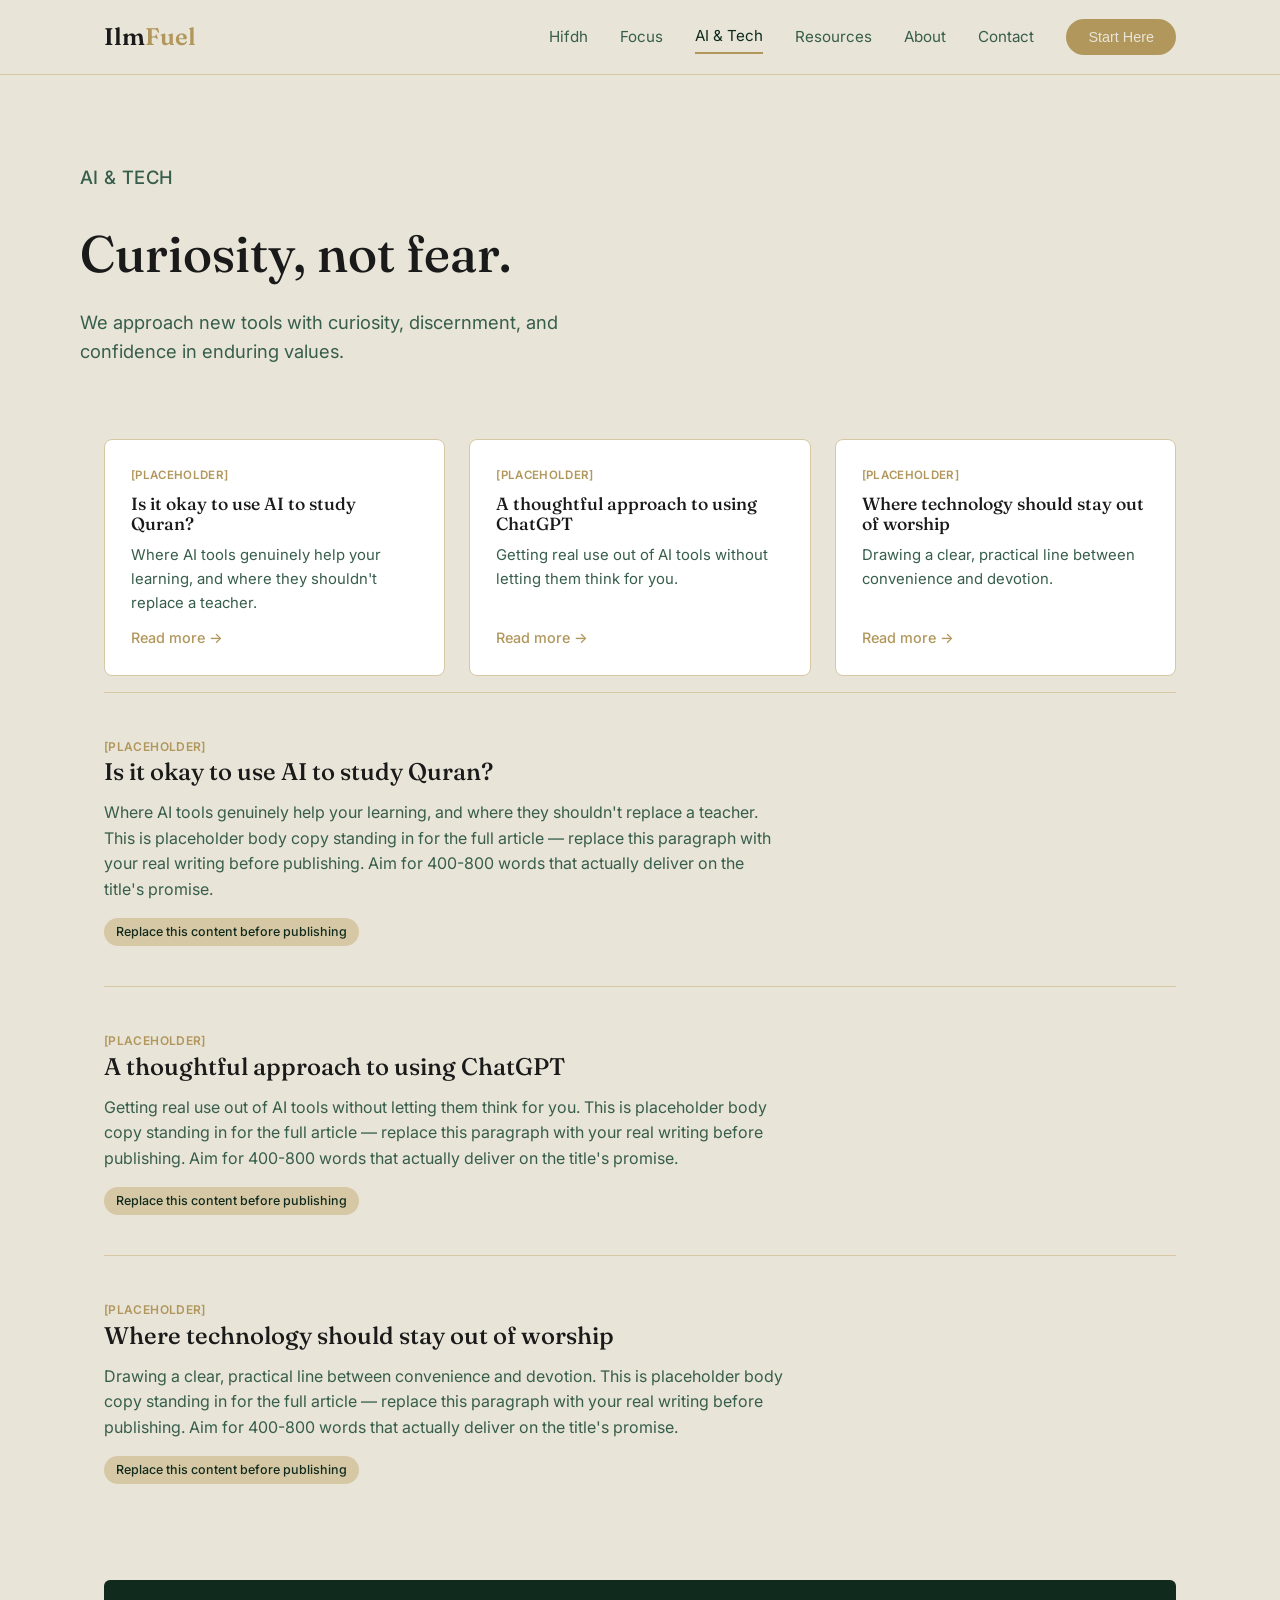
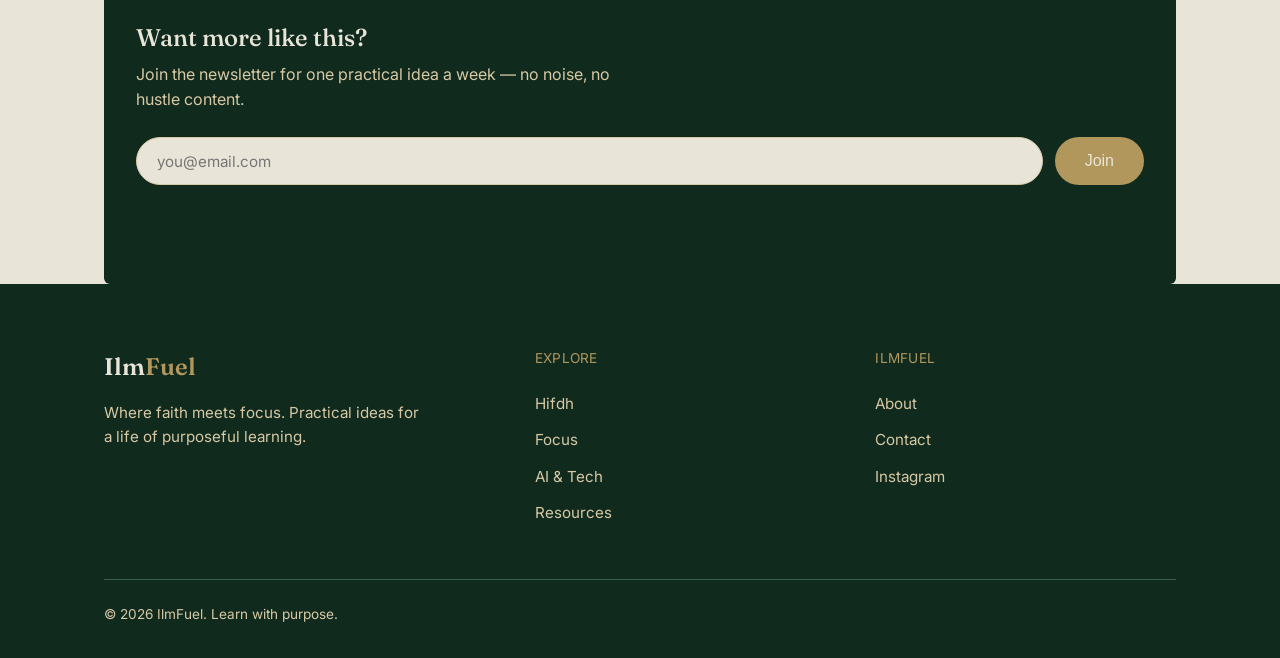
==== ai-tech.html @ 1ef9d291 "Add files via upload" ====
<!DOCTYPE html>
<html lang="en">
<head>
<meta charset="UTF-8">
<meta name="viewport" content="width=device-width, initial-scale=1.0">
<title>AI & Tech — IlmFuel</title>
<meta name="description" content="Approaching new tools with curiosity, discernment, and confidence in enduring values.">
<link rel="icon" type="image/svg+xml" href="favicon.svg">
<link rel="preconnect" href="https://fonts.googleapis.com">
<link rel="preconnect" href="https://fonts.gstatic.com" crossorigin>
<link href="https://fonts.googleapis.com/css2?family=Fraunces:opsz,wght@9..144,400;9..144,500;9..144,600&family=Inter:wght@400;500;600&display=swap" rel="stylesheet">
<link rel="stylesheet" href="style.css">
</head>
<body>

<header>
  <nav class="wrap">
    <a href="index.html" class="logo">Ilm<span>Fuel</span></a>
    <div class="nav-links">
      <a href="hifdh.html">Hifdh</a>
      <a href="focus.html">Focus</a>
      <a href="ai-tech.html" aria-current="page">AI &amp; Tech</a>
      <a href="resources.html">Resources</a>
      <a href="about.html">About</a>
      <a href="contact.html">Contact</a>
      <button class="nav-cta" onclick="location.href='resources.html'">Start Here</button>
    </div>
    <button class="menu-btn" aria-label="Open menu" onclick="openMenu()">
      <span></span><span></span><span></span>
    </button>
  </nav>
</header>

<div class="mobile-menu" id="mobileMenu">
  <div class="mobile-menu-top">
    <span class="logo">Ilm<span>Fuel</span></span>
    <button class="close-btn" aria-label="Close menu" onclick="closeMenu()">&times;</button>
  </div>
      <a href="hifdh.html" onclick="closeMenu()">Hifdh</a>
      <a href="focus.html" onclick="closeMenu()">Focus</a>
      <a href="ai-tech.html" aria-current="page" onclick="closeMenu()">AI &amp; Tech</a>
      <a href="resources.html" onclick="closeMenu()">Resources</a>
      <a href="about.html" onclick="closeMenu()">About</a>
      <a href="contact.html" onclick="closeMenu()">Contact</a>
  <button class="nav-cta" onclick="location.href='resources.html'">Start Here</button>
</div>

<main>

  <section class="hero wrap" style="padding-bottom:40px;">
    <p class="eyebrow reveal">AI & TECH</p>
    <h1 class="reveal" style="font-size:clamp(2.2rem,5vw,3.2rem);">Curiosity, not fear.</h1>
    <p class="reveal">We approach new tools with curiosity, discernment, and confidence in enduring values.</p>
  </section>

  <section class="wrap" style="padding-top:0;">
    <div class="article-grid reveal">
      <a href="#article-1" class="article-card">
        <span class="tag">[PLACEHOLDER]</span>
        <h3>Is it okay to use AI to study Quran?</h3>
        <p>Where AI tools genuinely help your learning, and where they shouldn't replace a teacher.</p>
        <span class="read-more">Read more →</span>
      </a>
      <a href="#article-2" class="article-card">
        <span class="tag">[PLACEHOLDER]</span>
        <h3>A thoughtful approach to using ChatGPT</h3>
        <p>Getting real use out of AI tools without letting them think for you.</p>
        <span class="read-more">Read more →</span>
      </a>
      <a href="#article-3" class="article-card">
        <span class="tag">[PLACEHOLDER]</span>
        <h3>Where technology should stay out of worship</h3>
        <p>Drawing a clear, practical line between convenience and devotion.</p>
        <span class="read-more">Read more →</span>
      </a>
    </div>
  </section>

  <section class="wrap" style="padding-top:0;">
    <div class="article-full reveal" id="article-1">
      <span class="tag">[PLACEHOLDER]</span>
      <h3>Is it okay to use AI to study Quran?</h3>
      <p>Where AI tools genuinely help your learning, and where they shouldn't replace a teacher. This is placeholder body copy standing in for the full article — replace this paragraph with your real writing before publishing. Aim for 400-800 words that actually deliver on the title's promise.</p>
      <span class="placeholder-flag">Replace this content before publishing</span>
    </div>
    <div class="article-full reveal" id="article-2">
      <span class="tag">[PLACEHOLDER]</span>
      <h3>A thoughtful approach to using ChatGPT</h3>
      <p>Getting real use out of AI tools without letting them think for you. This is placeholder body copy standing in for the full article — replace this paragraph with your real writing before publishing. Aim for 400-800 words that actually deliver on the title's promise.</p>
      <span class="placeholder-flag">Replace this content before publishing</span>
    </div>
    <div class="article-full reveal" id="article-3">
      <span class="tag">[PLACEHOLDER]</span>
      <h3>Where technology should stay out of worship</h3>
      <p>Drawing a clear, practical line between convenience and devotion. This is placeholder body copy standing in for the full article — replace this paragraph with your real writing before publishing. Aim for 400-800 words that actually deliver on the title's promise.</p>
      <span class="placeholder-flag">Replace this content before publishing</span>
    </div>
  </section>

  <section class="wrap">
    <div class="newsletter reveal">
      <h3>Want more like this?</h3>
      <p>Join the newsletter for one practical idea a week — no noise, no hustle content.</p>
      <form class="form-row" onsubmit="handleNewsletter(event)">
        <input type="email" placeholder="you@email.com" required aria-label="Email address">
        <button type="submit" class="btn-primary">Join</button>
      </form>
      <p class="form-msg"></p>
    </div>
  </section>

</main>

<footer>
  <div class="wrap">
    <div class="footer-grid">
      <div>
        <a href="index.html" class="logo">Ilm<span>Fuel</span></a>
        <p class="tagline">Where faith meets focus. Practical ideas for a life of purposeful learning.</p>
      </div>
      <div class="footer-col">
        <p class="footer-col-label">EXPLORE</p>
        <a href="hifdh.html">Hifdh</a>
        <a href="focus.html">Focus</a>
        <a href="ai-tech.html">AI &amp; Tech</a>
        <a href="resources.html">Resources</a>
      </div>
      <div class="footer-col">
        <p class="footer-col-label">ILMFUEL</p>
        <a href="about.html">About</a>
        <a href="contact.html">Contact</a>
        <a href="https://instagram.com/ilmfuel" target="_blank" rel="noopener">Instagram</a>
      </div>
    </div>
    <div class="footer-bottom">
      <span>© 2026 IlmFuel. Learn with purpose.</span>
    </div>
  </div>
</footer>

<script src="script.js"></script>
</body>
</html>
---- style.css ----
:root{
  --cream:#E8E5D8;
  --forest:#102B1E;
  --mid-green:#375D4B;
  --tan:#D7C8A5;
  --gold:#B1975C;
  --gold-dark:#9c8149;
  --ink:#1A1A1A;
}
*{box-sizing:border-box; margin:0; padding:0;}
html{scroll-behavior:smooth;}
@media (prefers-reduced-motion: reduce){
  html{scroll-behavior:auto;}
  *{animation-duration:0.01ms !important; transition-duration:0.01ms !important;}
}
body{
  background:var(--cream);
  color:var(--ink);
  font-family:'Inter', -apple-system, sans-serif;
  line-height:1.6;
  -webkit-font-smoothing:antialiased;
}
h1,h2,h3,.serif{
  font-family:'Fraunces', serif;
  font-weight:500;
  line-height:1.15;
  color:var(--ink);
}
a{color:inherit; text-decoration:none;}
img{max-width:100%; display:block;}
.wrap{max-width:1120px; margin:0 auto; padding:0 24px;}

a:focus-visible, button:focus-visible, input:focus-visible, textarea:focus-visible{
  outline:2px solid var(--gold);
  outline-offset:3px;
}

/* ---------- Reveal-on-scroll ---------- */
.reveal{opacity:0; transform:translateY(14px); transition:opacity 0.6s ease, transform 0.6s ease;}
.reveal.in{opacity:1; transform:translateY(0);}

/* ---------- Nav ---------- */
header{
  position:sticky; top:0; z-index:100;
  background:rgba(232,229,216,0.94);
  backdrop-filter:blur(8px);
  border-bottom:1px solid var(--tan);
}
nav.wrap{ display:flex; align-items:center; justify-content:space-between; padding:18px 24px; }
.logo{font-family:'Fraunces', serif; font-size:1.5rem; font-weight:600;}
.logo span{color:var(--gold);}
.nav-links{ display:none; gap:32px; align-items:center; }
.nav-links a{ font-size:0.95rem; color:var(--mid-green); transition:color 0.15s; padding:4px 0; }
.nav-links a:hover, .nav-links a[aria-current="page"]{color:var(--forest); border-bottom:2px solid var(--gold);}
.nav-cta{
  background:var(--gold); color:var(--cream); padding:10px 22px; border-radius:100px;
  font-size:0.9rem; font-weight:500; border:none; cursor:pointer; transition:background 0.15s;
}
.nav-cta:hover{background:var(--gold-dark);}
.menu-btn{
  background:none; border:1px solid var(--forest); border-radius:50%;
  width:44px; height:44px; display:flex; flex-direction:column; align-items:center; justify-content:center;
  gap:4px; cursor:pointer;
}
.menu-btn span{display:block; width:18px; height:2px; background:var(--forest);}

.mobile-menu{
  position:fixed; inset:0; background:var(--cream); z-index:200;
  display:flex; flex-direction:column; transform:translateX(100%);
  transition:transform 0.3s ease; padding:24px;
}
.mobile-menu.open{transform:translateX(0);}
.mobile-menu-top{display:flex; justify-content:space-between; align-items:center; margin-bottom:48px;}
.mobile-menu a{
  display:flex; align-items:center;
  font-family:'Fraunces', serif; font-size:1.6rem; padding:14px 4px; min-height:44px;
  border-bottom:1px solid var(--tan); color:var(--forest);
}
.mobile-menu .nav-cta{margin-top:24px; text-align:center; justify-content:center; width:100%; padding:16px;}
.close-btn{background:none; border:none; font-size:1.8rem; cursor:pointer; color:var(--forest); width:44px; height:44px;}

@media (min-width:860px){
  .nav-links{display:flex;}
  .menu-btn{display:none;}
}

/* ---------- Hero ---------- */
.hero{padding:88px 0 80px;}
.eyebrow{color:var(--gold); font-size:0.85rem; font-weight:500; letter-spacing:0.02em; margin-bottom:16px;}
.hero h1{font-size:clamp(2.4rem, 6vw, 3.6rem); margin-bottom:24px; max-width:760px;}
.hero p{font-size:1.15rem; color:var(--mid-green); max-width:520px; margin-bottom:32px;}
.btn-row{display:flex; align-items:center; gap:24px; flex-wrap:wrap;}
.btn-primary{
  background:var(--gold); color:var(--cream); padding:15px 30px; border-radius:100px;
  font-weight:500; font-size:1rem; border:none; cursor:pointer; display:inline-block;
  transition:background 0.15s, transform 0.15s;
}
.btn-primary:hover{background:var(--gold-dark); transform:translateY(-1px);}
.btn-text{color:var(--forest); font-weight:500; border-bottom:1px solid var(--tan); padding-bottom:2px;}
.btn-text:hover{border-color:var(--gold);}

/* ---------- Section shared ---------- */
section{padding:64px 0;}
.section-head{margin-bottom:44px;}
.section-head h1, .section-head h2{font-size:clamp(1.9rem, 4vw, 2.6rem); max-width:640px;}
.section-head p{color:var(--mid-green); max-width:560px; margin-top:16px; font-size:1.05rem;}

/* purpose cards */
.card-grid{display:grid; gap:28px; grid-template-columns:1fr;}
@media(min-width:700px){ .card-grid{grid-template-columns:1fr 1fr;} }
.card{border-top:1px solid var(--tan); padding-top:24px;}
.card h3{font-size:1.3rem; margin-bottom:12px;}
.card p{color:var(--mid-green);}

/* Hifdh step process */
.steps-band{background:var(--tan);}
.step-grid{display:grid; gap:20px; grid-template-columns:1fr; margin-bottom:40px;}
@media(min-width:700px){ .step-grid{grid-template-columns:repeat(3,1fr);} }
.step{background:var(--cream); border-radius:4px; padding:28px 24px;}
.step-num{color:var(--gold); font-family:'Fraunces',serif; font-size:1.1rem; margin-bottom:20px;}
.step h3{font-size:1.2rem; margin-bottom:10px;}
.step p{color:var(--mid-green); font-size:0.97rem;}

/* Pillars overview grid (on homepage) */
.pillars{display:grid; gap:1px; background:var(--tan); border:1px solid var(--tan); grid-template-columns:1fr;}
@media(min-width:700px){ .pillars{grid-template-columns:repeat(2,1fr);} }
.pillar{background:var(--cream); padding:36px 28px;}
.pillar h3{font-size:1.3rem; margin-bottom:10px;}
.pillar p{color:var(--mid-green); margin-bottom:18px; font-size:0.97rem;}
.pillar a{color:var(--gold); font-weight:500; font-size:0.95rem;}

/* Article/resource cards on pillar pages */
.article-grid{display:grid; gap:24px; grid-template-columns:1fr; margin-bottom:16px;}
@media(min-width:640px){ .article-grid{grid-template-columns:1fr 1fr;} }
@media(min-width:960px){ .article-grid{grid-template-columns:repeat(3,1fr);} }
.article-card{
  background:#fff; border:1px solid var(--tan); border-radius:8px; padding:26px;
  display:flex; flex-direction:column; gap:10px; transition:transform 0.15s, border-color 0.15s;
}
.article-card:hover{transform:translateY(-2px); border-color:var(--gold);}
.article-card .tag{font-size:0.72rem; letter-spacing:0.03em; color:var(--gold); font-weight:600;}
.article-card h3{font-size:1.1rem;}
.article-card p{color:var(--mid-green); font-size:0.93rem; flex:1;}
.article-card .read-more{color:var(--gold); font-size:0.9rem; font-weight:500;}

/* Full article stub sections (what "Read more" scrolls to) */
.article-full{border-top:1px solid var(--tan); padding:40px 0;}
.article-full h3{font-size:1.5rem; margin-bottom:6px;}
.article-full .tag{font-size:0.75rem; color:var(--gold); font-weight:600; letter-spacing:0.03em;}
.article-full p{color:var(--mid-green); margin-top:14px; max-width:680px;}
.placeholder-flag{
  display:inline-block; margin-top:16px; font-size:0.78rem; background:var(--tan);
  color:var(--forest); padding:4px 12px; border-radius:100px; font-weight:500;
}

/* Newsletter block */
.newsletter{background:var(--forest); color:var(--cream); border-radius:6px; padding:44px 32px; margin-top:56px;}
.newsletter h3{color:var(--cream); font-size:1.5rem; margin-bottom:10px;}
.newsletter p{color:var(--tan); margin-bottom:24px; max-width:480px;}
.form-row{display:flex; gap:12px; flex-wrap:wrap;}
input[type=email], input[type=text], textarea{
  background:var(--cream); border:1px solid var(--tan); border-radius:100px;
  padding:13px 20px; font-family:'Inter',sans-serif; font-size:0.95rem; flex:1; min-width:200px; color:var(--ink);
}
textarea{border-radius:16px; min-height:120px; width:100%; resize:vertical;}
.form-msg{margin-top:14px; font-size:0.9rem; color:var(--gold); min-height:1.2em;}

/* About lede */
.about p.lede{font-size:clamp(1.6rem,3.2vw,2rem); font-family:'Fraunces',serif; max-width:720px; margin-bottom:28px;}

/* Contact */
.contact-form{max-width:520px; display:flex; flex-direction:column; gap:14px;}
.contact-form input, .contact-form textarea{border-radius:12px; width:100%;}
.contact-form button{align-self:flex-start;}
.contact-alt{margin-top:32px; color:var(--mid-green); font-size:0.95rem;}
.contact-alt a{color:var(--gold); font-weight:500;}

/* Lead magnet (Resources page) */
.lead-magnet{
  background:var(--tan); border-radius:8px; padding:36px 30px; display:flex; flex-wrap:wrap;
  align-items:center; justify-content:space-between; gap:20px; margin-bottom:56px;
}
.lead-magnet h3{font-size:1.3rem; margin-bottom:8px;}
.lead-magnet p{color:var(--forest); max-width:420px; font-size:0.95rem;}

/* Footer */
footer{background:var(--forest); color:var(--cream); padding:64px 0 32px;}
.footer-grid{display:grid; gap:40px; grid-template-columns:1fr; margin-bottom:48px;}
@media(min-width:700px){ .footer-grid{grid-template-columns:1.3fr 1fr 1fr;} }
footer .logo{color:var(--cream);}
footer .tagline{color:var(--tan); margin-top:14px; max-width:320px; font-size:0.95rem;}
.footer-col-label{color:var(--gold); font-size:0.85rem; letter-spacing:0.02em; margin-bottom:16px;}
.footer-col a{display:block; color:var(--tan); padding:6px 0; font-size:0.95rem;}
.footer-col a:hover{color:var(--cream);}
.footer-bottom{border-top:1px solid var(--mid-green); padding-top:24px; font-size:0.85rem; color:var(--tan); display:flex; justify-content:space-between; flex-wrap:wrap; gap:12px;}
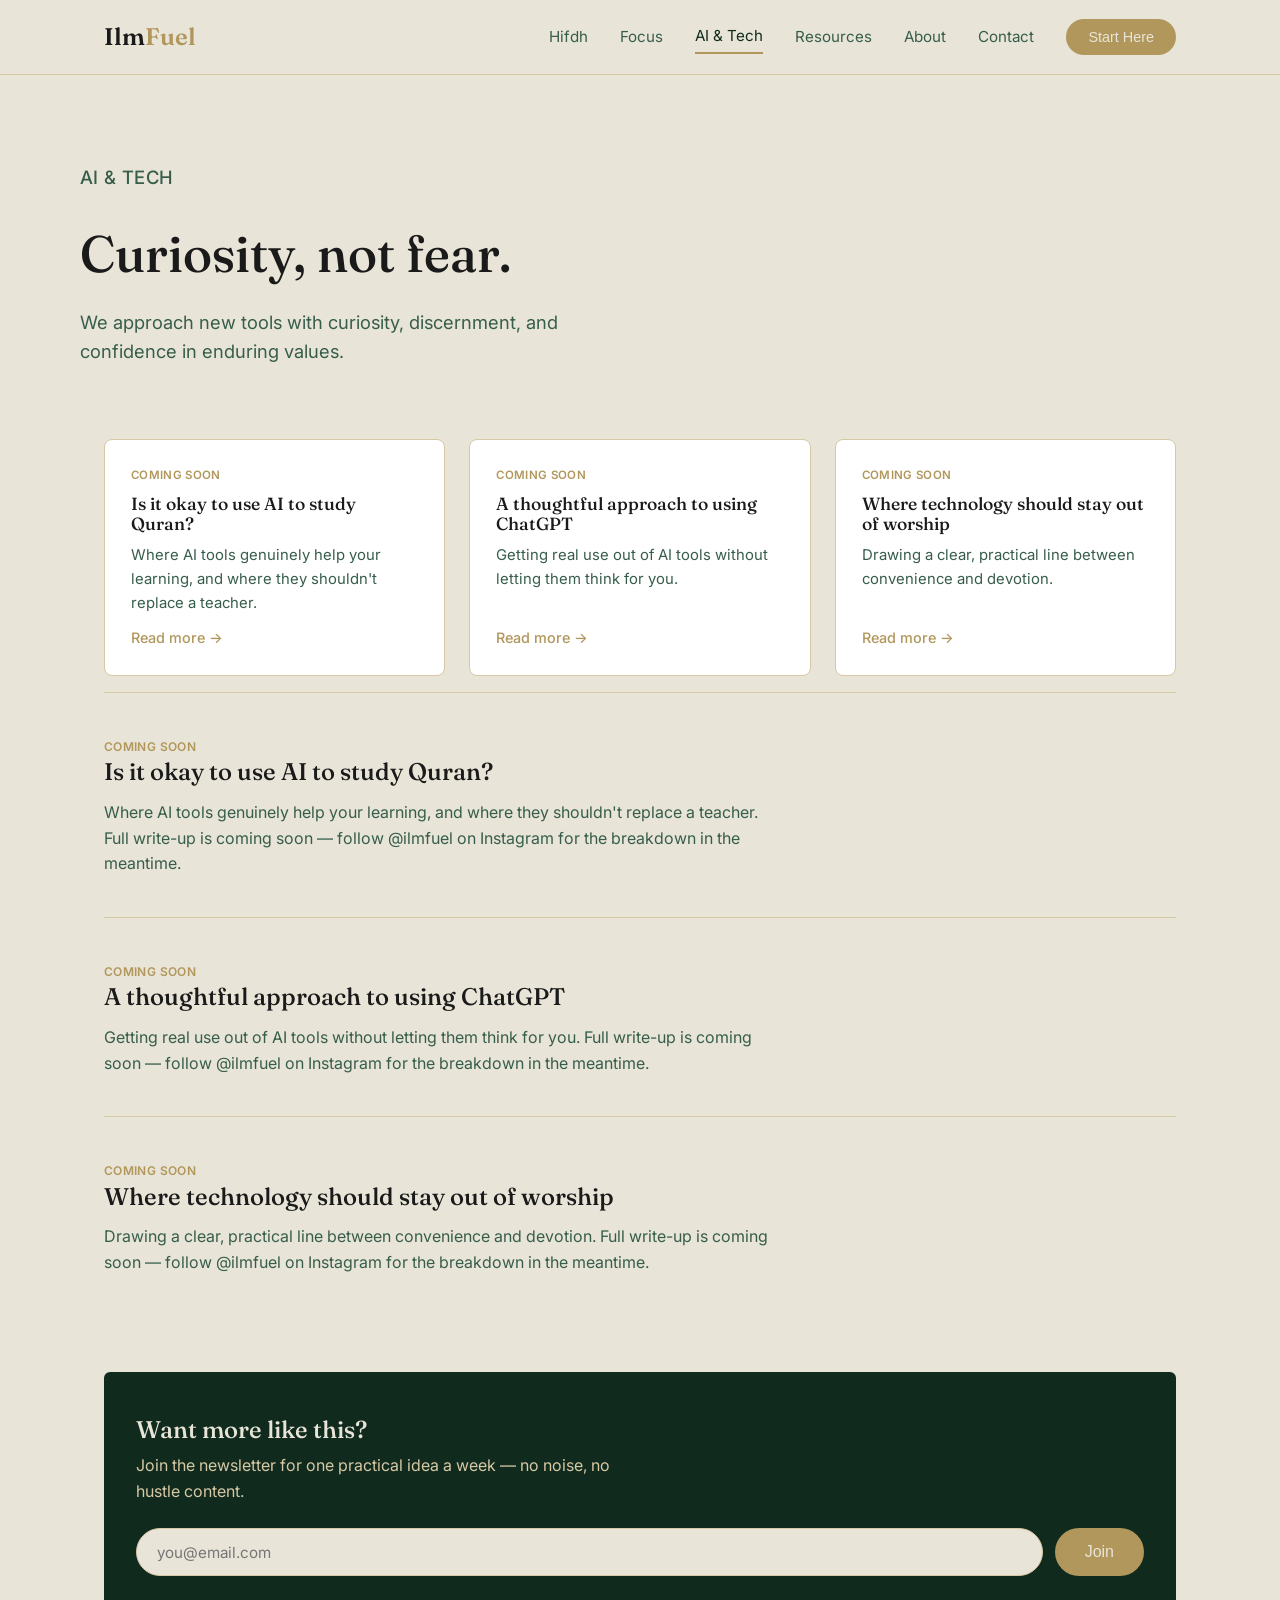
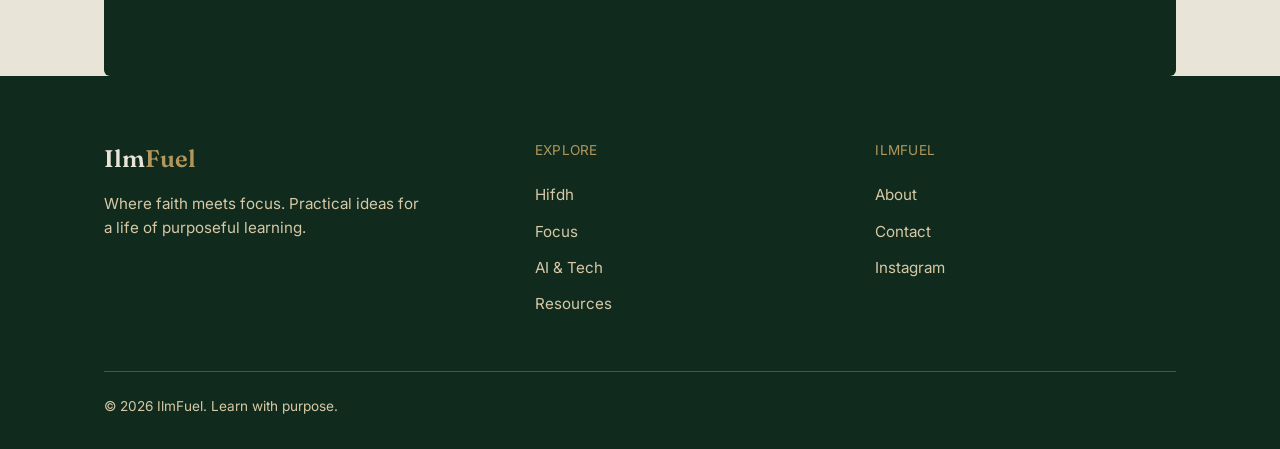
==== commit 9886b660: "Add files via upload" ====
--- a/ai-tech.html
+++ b/ai-tech.html
@@ -56,19 +56,19 @@
   <section class="wrap" style="padding-top:0;">
     <div class="article-grid reveal">
       <a href="#article-1" class="article-card">
-        <span class="tag">[PLACEHOLDER]</span>
+        <span class="tag">COMING SOON</span>
         <h3>Is it okay to use AI to study Quran?</h3>
         <p>Where AI tools genuinely help your learning, and where they shouldn't replace a teacher.</p>
         <span class="read-more">Read more →</span>
       </a>
       <a href="#article-2" class="article-card">
-        <span class="tag">[PLACEHOLDER]</span>
+        <span class="tag">COMING SOON</span>
         <h3>A thoughtful approach to using ChatGPT</h3>
         <p>Getting real use out of AI tools without letting them think for you.</p>
         <span class="read-more">Read more →</span>
       </a>
       <a href="#article-3" class="article-card">
-        <span class="tag">[PLACEHOLDER]</span>
+        <span class="tag">COMING SOON</span>
         <h3>Where technology should stay out of worship</h3>
         <p>Drawing a clear, practical line between convenience and devotion.</p>
         <span class="read-more">Read more →</span>
@@ -78,22 +78,19 @@
 
   <section class="wrap" style="padding-top:0;">
     <div class="article-full reveal" id="article-1">
-      <span class="tag">[PLACEHOLDER]</span>
+      <span class="tag">COMING SOON</span>
       <h3>Is it okay to use AI to study Quran?</h3>
-      <p>Where AI tools genuinely help your learning, and where they shouldn't replace a teacher. This is placeholder body copy standing in for the full article — replace this paragraph with your real writing before publishing. Aim for 400-800 words that actually deliver on the title's promise.</p>
-      <span class="placeholder-flag">Replace this content before publishing</span>
+      <p>Where AI tools genuinely help your learning, and where they shouldn't replace a teacher. Full write-up is coming soon — follow @ilmfuel on Instagram for the breakdown in the meantime.</p>
     </div>
     <div class="article-full reveal" id="article-2">
-      <span class="tag">[PLACEHOLDER]</span>
+      <span class="tag">COMING SOON</span>
       <h3>A thoughtful approach to using ChatGPT</h3>
-      <p>Getting real use out of AI tools without letting them think for you. This is placeholder body copy standing in for the full article — replace this paragraph with your real writing before publishing. Aim for 400-800 words that actually deliver on the title's promise.</p>
-      <span class="placeholder-flag">Replace this content before publishing</span>
+      <p>Getting real use out of AI tools without letting them think for you. Full write-up is coming soon — follow @ilmfuel on Instagram for the breakdown in the meantime.</p>
     </div>
     <div class="article-full reveal" id="article-3">
-      <span class="tag">[PLACEHOLDER]</span>
+      <span class="tag">COMING SOON</span>
       <h3>Where technology should stay out of worship</h3>
-      <p>Drawing a clear, practical line between convenience and devotion. This is placeholder body copy standing in for the full article — replace this paragraph with your real writing before publishing. Aim for 400-800 words that actually deliver on the title's promise.</p>
-      <span class="placeholder-flag">Replace this content before publishing</span>
+      <p>Drawing a clear, practical line between convenience and devotion. Full write-up is coming soon — follow @ilmfuel on Instagram for the breakdown in the meantime.</p>
     </div>
   </section>
 
